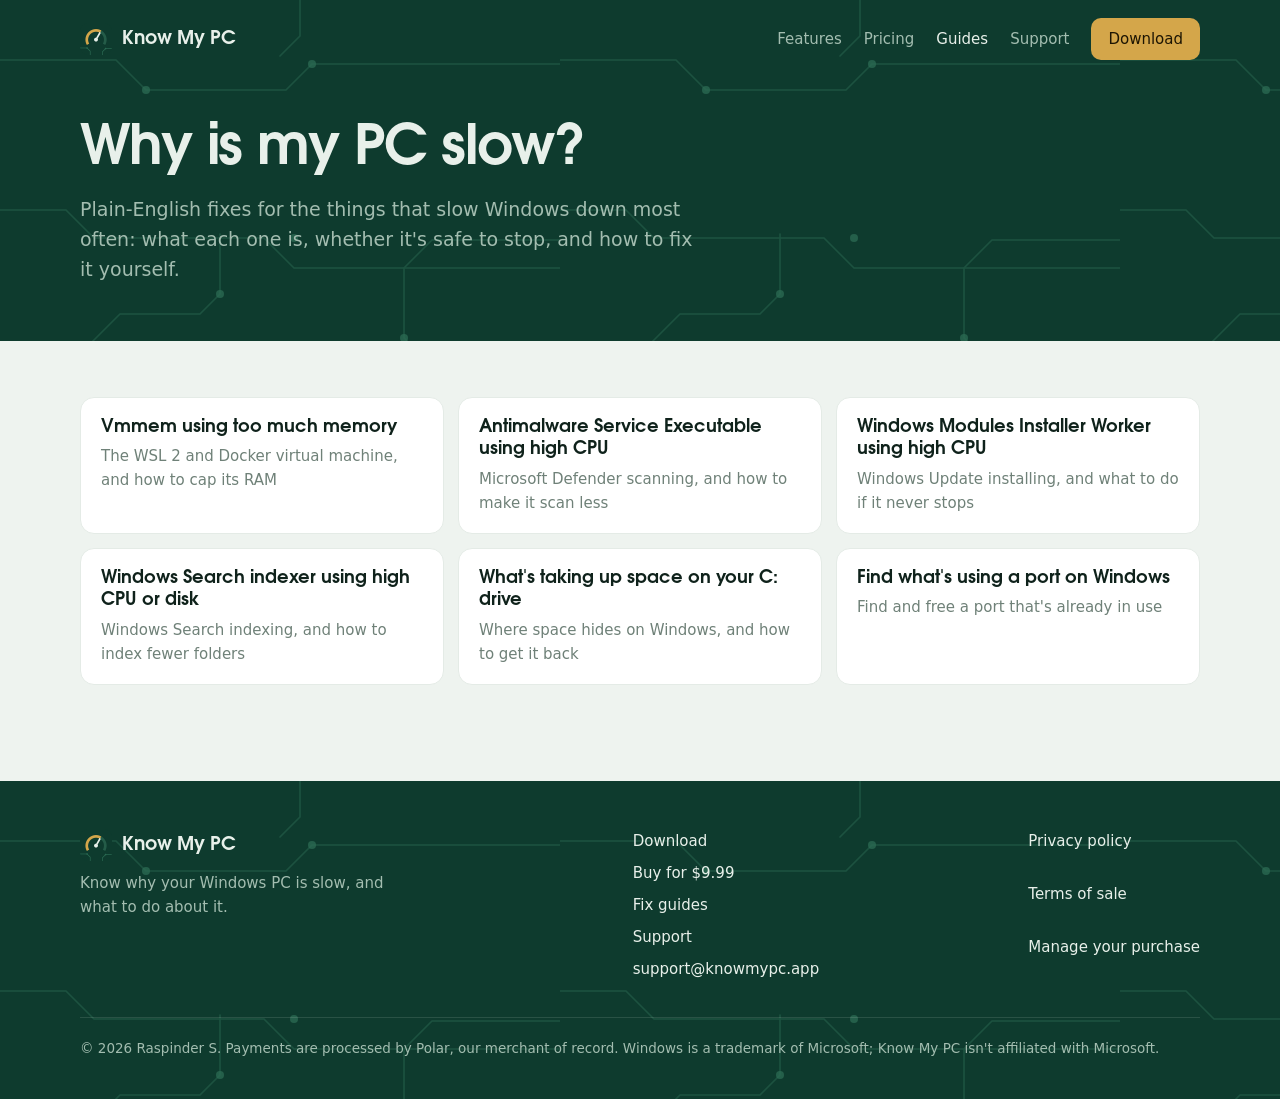
==== fix/index.html @ f1033259 "SEO: fix guides section, social tags, root-relative links - Add /fix/ with six guides: Vmmem, Antima" ====
<!doctype html>
<html lang="en">
<head>
<meta charset="utf-8">
<meta name="viewport" content="width=device-width, initial-scale=1">
<title>Why Is My PC Slow? Fixes for Common Windows Slowdowns</title>
<meta name="description" content="Plain-English fixes for common Windows slowdowns: Vmmem, Antimalware Service Executable, Windows Update, search indexing, a full C: drive and busy ports.">
<link rel="canonical" href="https://knowmypc.app/fix/">
<meta property="og:type" content="website">
<meta property="og:site_name" content="Know My PC">
<meta property="og:title" content="Why Is My PC Slow? Fixes for Common Windows Slowdowns">
<meta property="og:description" content="Plain-English fixes for common Windows slowdowns: Vmmem, Antimalware Service Executable, Windows Update, search indexing, a full C: drive and busy ports.">
<meta property="og:url" content="https://knowmypc.app/fix/">
<meta property="og:image" content="https://knowmypc.app/img/og.png">
<meta property="og:image:alt" content="Know My PC ranking what's slowing a Windows PC down">
<meta name="twitter:card" content="summary_large_image">
<meta name="twitter:title" content="Why Is My PC Slow? Fixes for Common Windows Slowdowns">
<meta name="twitter:description" content="Plain-English fixes for common Windows slowdowns: Vmmem, Antimalware Service Executable, Windows Update, search indexing, a full C: drive and busy ports.">
<meta name="twitter:image" content="https://knowmypc.app/img/og.png">
<meta name="twitter:image:alt" content="Know My PC ranking what's slowing a Windows PC down">
<meta name="theme-color" content="#0e3b2e">
<link rel="icon" href="/favicon.png" type="image/png">
<link rel="apple-touch-icon" href="/img/apple-touch-icon.png">
<link rel="preload" href="/fonts/adventor-bold.woff" as="font" type="font/woff" crossorigin>
<link rel="stylesheet" href="/site.css">

</head>
<body>
<a class="skip" href="#main">Skip to content</a>
<div class="board">
  <header class="wrap site-head">
    <a class="logo" href="/"><img src="/img/icon.png" alt="" width="32" height="32">Know My PC</a>
    <nav aria-label="Main"><a href="/#features">Features</a><a href="/#pricing">Pricing</a><a href="/fix/" aria-current="page">Guides</a><a href="/support.html">Support</a><a class="btn primary" href="https://knowmypc.app/download/KnowMyPC-Setup.exe">Download</a></nav>
  </header>

  <div class="wrap page-hero"><h1>Why is my PC slow?</h1><p>Plain-English fixes for the things that slow Windows down most often: what each one is, whether it's safe to stop, and how to fix it yourself.</p></div>
</div>
<main id="main" class="wrap guides-page">
  <ul class="guide-list"><li><a href="/fix/vmmem-high-memory/"><b>Vmmem using too much memory</b><span>The WSL 2 and Docker virtual machine, and how to cap its RAM</span></a></li><li><a href="/fix/antimalware-service-executable-high-cpu/"><b>Antimalware Service Executable using high CPU</b><span>Microsoft Defender scanning, and how to make it scan less</span></a></li><li><a href="/fix/windows-modules-installer-worker-high-cpu/"><b>Windows Modules Installer Worker using high CPU</b><span>Windows Update installing, and what to do if it never stops</span></a></li><li><a href="/fix/searchindexer-high-cpu/"><b>Windows Search indexer using high CPU or disk</b><span>Windows Search indexing, and how to index fewer folders</span></a></li><li><a href="/fix/c-drive-full/"><b>What's taking up space on your C: drive</b><span>Where space hides on Windows, and how to get it back</span></a></li><li><a href="/fix/port-in-use/"><b>Find what's using a port on Windows</b><span>Find and free a port that's already in use</span></a></li></ul>
</main>

<footer class="board site-foot">
  <div class="wrap">
    <div class="cols">
      <div><a class="logo" href="/"><img src="/img/icon.png" alt="" width="32" height="32">Know My PC</a>
        <p>Know why your Windows PC is slow, and what to do about it.</p></div>
      <nav aria-label="Footer"><a href="https://knowmypc.app/download/KnowMyPC-Setup.exe">Download</a><a href="https://buy.polar.sh/polar_cl_Z5MfJ5nniF9V287WZVeucoI9FtJk9AQQvbdxF32x2Yl">Buy for $9.99</a><a href="/fix/">Fix guides</a><a href="/support.html">Support</a><a href="mailto:support@knowmypc.app">support@knowmypc.app</a></nav>
      <nav aria-label="Legal"><a href="/privacy.html">Privacy policy</a><a href="/terms.html">Terms of sale</a><a href="https://polar.sh/raspinder-s/portal">Manage your purchase</a></nav>
    </div>
    <p class="legal">© 2026 Raspinder S. Payments are processed by Polar, our merchant of record. Windows is a trademark of Microsoft; Know My PC isn't affiliated with Microsoft.</p>
  </div>
</footer>
</body>
</html>
---- site.css ----
/* Know My PC website. Same "circuit board" identity as the app:
   board green + gold pads for the brand, silkscreen white for reading. */
@font-face { font-family: "Adventor"; src: url("fonts/adventor-bold.woff") format("woff"); font-weight: 700; font-display: swap; }
@font-face { font-family: "Adventor"; src: url("fonts/adventor-regular.woff") format("woff"); font-weight: 400; font-display: swap; }

:root {
  --board: #0e3b2e; --board-2: #0a2e24; --trace: #2a6a52; --pad: #d4a64a;
  --silk: #e8f0ea; --silk-dim: #a3bdb0;
  --bg: #eef3ef; --panel: #ffffff; --ink: #0f221b; --ink-2: #485c53; --ink-3: #6f8178;
  --line: #d2ddd5; --line-2: #e4ebe6;
  --action: #11805c; --action-hover: #0c6b4c; --high: #c93c2a;
  --font: "Segoe UI Variable Text", "Segoe UI", system-ui, -apple-system, "Helvetica Neue", Arial, sans-serif;
  --display: "Adventor", "Segoe UI Variable Display", "Segoe UI", system-ui, sans-serif;
  color-scheme: light;
}
@media (prefers-color-scheme: dark) {
  :root:not([data-theme="light"]) {
    --bg: #0b1813; --panel: #112019; --ink: #e3ede7; --ink-2: #a9bcb3; --ink-3: #849a8f;
    --line: #24372e; --line-2: #1a2b23; --action: #3cb98a; --action-hover: #52c99a; --high: #f07360;
    --board: #07170f; --board-2: #04100a; --trace: #1d4a39;
    color-scheme: dark;
  }
}
:root[data-theme="dark"] {
  --bg: #0b1813; --panel: #112019; --ink: #e3ede7; --ink-2: #a9bcb3; --ink-3: #849a8f;
  --line: #24372e; --line-2: #1a2b23; --action: #3cb98a; --action-hover: #52c99a; --high: #f07360;
  --board: #07170f; --board-2: #04100a; --trace: #1d4a39;
  color-scheme: dark;
}

* { box-sizing: border-box; }
html { scroll-behavior: smooth; }
body { margin: 0; background: var(--bg); color: var(--ink); font: 17px/1.6 var(--font); -webkit-font-smoothing: antialiased; }
img { max-width: 100%; height: auto; display: block; }
a { color: var(--action); }
:focus-visible { outline: 2px solid var(--pad); outline-offset: 3px; border-radius: 4px; }
.wrap { width: min(1120px, 100% - 32px); margin-inline: auto; }
h1, h2, h3 { font-family: var(--display); font-weight: 700; letter-spacing: -0.02em; line-height: 1.1; margin: 0; }
h1 { font-size: clamp(42px, 6.4vw, 76px); }
h2 { font-size: clamp(30px, 3.8vw, 44px); }
h3 { font-size: 21px; letter-spacing: -0.01em; }
p { margin: 0; }
.skip { position: absolute; left: -9999px; }
.skip:focus { left: 16px; top: 16px; z-index: 10; background: var(--panel); padding: 8px 12px; }

/* ---------- Buttons ---------- */
.btn { display: inline-flex; align-items: center; gap: 10px; padding: 13px 22px; border-radius: 10px; font-weight: 600; font-size: 16px; text-decoration: none; border: 1px solid transparent; transition: background .12s, border-color .12s; }
.btn.primary { background: var(--pad); color: #1d1503; }
.btn.primary:hover { background: #e0b65e; }
.btn.ghost { color: var(--silk); border-color: color-mix(in srgb, var(--silk) 35%, transparent); }
.btn.ghost:hover { border-color: var(--silk); }
.btn.solid { background: var(--action); color: #fff; }
.btn.solid:hover { background: var(--action-hover); }
.btn svg { width: 18px; height: 18px; flex: none; }

/* ---------- Header + hero: the board ---------- */
.board {
  background-color: var(--board); color: var(--silk);
  background-image: url("data:image/svg+xml,%3Csvg xmlns='http://www.w3.org/2000/svg' width='560' height='420' viewBox='0 0 560 420'%3E%3Cg fill='none' stroke='%232a6a52' stroke-width='1.6' stroke-linecap='round' stroke-linejoin='round' opacity='.5'%3E%3Cpath d='M-4 60h120l30 30h140l26-26h250'/%3E%3Cpath d='M-4 210h70l28 28h170l30 30h270'/%3E%3Cpath d='M90 424v-80l30-30h80l20-20v-60'/%3E%3Cpath d='M430 424v-60l-26-26v-70l28-28h132'/%3E%3Cpath d='M300 -4v40l-20 20'/%3E%3C/g%3E%3Cg fill='%232a6a52' opacity='.75'%3E%3Ccircle cx='146' cy='90' r='4'/%3E%3Ccircle cx='294' cy='238' r='4'/%3E%3Ccircle cx='220' cy='294' r='4'/%3E%3Ccircle cx='404' cy='338' r='4'/%3E%3Ccircle cx='312' cy='64' r='4'/%3E%3C/g%3E%3C/svg%3E");
}
.site-head { display: flex; align-items: center; justify-content: space-between; gap: 16px; padding: 18px 0; }
.logo { display: flex; align-items: center; gap: 10px; color: var(--silk); text-decoration: none; font: 700 19px var(--display); }
.logo img { width: 32px; height: 32px; border-radius: 8px; }
.site-head nav { display: flex; gap: 22px; align-items: center; }
.site-head nav a { color: var(--silk-dim); text-decoration: none; font-weight: 500; font-size: 15px; }
.site-head nav a:hover, .site-head nav a[aria-current] { color: var(--silk); }
.site-head nav .btn { padding: 8px 16px; font-size: 15px; color: #1d1503; }

.hero { display: grid; grid-template-columns: minmax(0, .9fr) minmax(0, 1.1fr); gap: 56px; align-items: center; padding: 56px 0 0; }
.hero h1 { color: var(--silk); }
.hero .sub { margin-top: 22px; font-size: 20px; color: var(--silk-dim); max-width: 34ch; }
.hero .ctas { display: flex; flex-wrap: wrap; gap: 12px; margin-top: 32px; }
.facts { display: flex; flex-wrap: wrap; gap: 8px 22px; margin: 22px 0 0; padding: 0; list-style: none; color: var(--silk-dim); font-size: 14.5px; }
.facts li { display: flex; align-items: center; gap: 8px; }
.facts li::before { content: ""; width: 7px; height: 7px; border-radius: 2px; background: var(--pad); }
/* The screenshot sits on the board like a chip, and runs off the bottom edge. */
.hero-shot { position: relative; align-self: end; margin-bottom: -1px; }
.hero-shot img { border-radius: 14px 14px 0 0; border: 1px solid color-mix(in srgb, var(--pad) 55%, transparent); border-bottom: 0; box-shadow: 0 -18px 60px rgba(0,0,0,.35); }
.hero-pad { padding-bottom: 0; }

/* ---------- Problem sections ---------- */
.problems { padding: 96px 0 40px; }
.problem { display: grid; grid-template-columns: minmax(0, 1fr) minmax(0, 1.25fr); gap: 56px; align-items: center; padding: 56px 0; border-top: 1px solid var(--line); }
.problem:first-child { border-top: 0; padding-top: 0; }
.problem:nth-child(even) .copy { order: 2; }
.problem blockquote { margin: 0 0 18px; font: 700 clamp(26px, 3vw, 34px)/1.15 var(--display); letter-spacing: -0.02em; color: var(--ink); }
.problem blockquote::before { content: "“"; color: var(--pad); }
.problem blockquote::after { content: "”"; color: var(--pad); }
.problem .copy p { color: var(--ink-2); max-width: 46ch; }
.problem ul { margin: 18px 0 0; padding: 0; list-style: none; display: grid; gap: 8px; }
.problem li { position: relative; padding-left: 20px; color: var(--ink); }
.problem li::before { content: ""; position: absolute; left: 2px; top: .62em; width: 7px; height: 7px; border-radius: 2px; background: var(--pad); }
.shot { border-radius: 12px; overflow: hidden; border: 1px solid var(--line); box-shadow: 0 18px 50px rgba(14, 59, 46, .14); background: var(--panel); }

/* ---------- Developers band ---------- */
.devs { padding: 80px 0; }
.devs .grid { display: grid; grid-template-columns: minmax(0, 1fr) minmax(0, 1.2fr); gap: 56px; align-items: start; }
.devs h2 { color: var(--silk); }
.devs p { color: var(--silk-dim); margin-top: 16px; max-width: 40ch; }
.devs dl { margin: 0; display: grid; grid-template-columns: auto 1fr; gap: 14px 20px; }
.devs dt { font: 700 16px var(--display); color: var(--pad); white-space: nowrap; }
.devs dd { margin: 0; color: var(--silk); }

/* ---------- Privacy ---------- */
.privacy-sec { padding: 96px 0; display: grid; grid-template-columns: minmax(0, 1fr) minmax(0, 1fr); gap: 56px; }
.privacy-sec p { color: var(--ink-2); margin-top: 16px; max-width: 44ch; }
.ledger { background: var(--panel); border: 1px solid var(--line-2); border-radius: 14px; padding: 8px 22px; }
.ledger div { display: grid; grid-template-columns: 1fr auto; gap: 4px 16px; padding: 14px 0; border-top: 1px solid var(--line-2); }
.ledger div:first-child { border-top: 0; }
.ledger b { font-weight: 600; }
.ledger span { color: var(--ink-3); font-size: 14.5px; }
.ledger em { font-style: normal; font-size: 13px; font-weight: 600; color: var(--action); align-self: start; }

/* ---------- Pricing ---------- */
.pricing { padding: 0 0 96px; }
.price-card { display: grid; grid-template-columns: minmax(0, 1fr) minmax(0, 1fr); gap: 40px; align-items: center; background: var(--panel); border: 1px solid var(--line-2); border-radius: 18px; padding: 40px; border-top: 5px solid var(--pad); }
.price { font: 700 72px/1 var(--display); letter-spacing: -0.03em; }
.price small { font: 500 17px var(--font); color: var(--ink-3); letter-spacing: 0; margin-left: 6px; }
.price-card ul { margin: 0; padding: 0; list-style: none; display: grid; gap: 10px; }
.price-card li { padding-left: 26px; position: relative; }
.price-card li::before { content: ""; position: absolute; left: 0; top: .35em; width: 14px; height: 9px; border-left: 2.5px solid var(--action); border-bottom: 2.5px solid var(--action); transform: rotate(-45deg); }
.price-card .ctas { display: flex; flex-wrap: wrap; gap: 12px; margin-top: 26px; }
.price-card .btn.outline { border-color: var(--line); color: var(--ink); }
.price-card .btn.outline:hover { border-color: var(--ink-3); }
.fine { font-size: 14px; color: var(--ink-3); margin-top: 14px; }

/* ---------- FAQ ---------- */
.faq { padding: 0 0 96px; display: grid; grid-template-columns: minmax(0, .7fr) minmax(0, 1.3fr); gap: 56px; }
.faq details { border-top: 1px solid var(--line); padding: 18px 0; }
.faq details:last-child { border-bottom: 1px solid var(--line); }
.faq summary { cursor: pointer; font-weight: 600; font-size: 18px; list-style: none; display: flex; justify-content: space-between; gap: 16px; }
.faq summary::-webkit-details-marker { display: none; }
.faq summary::after { content: "+"; font: 400 24px/1 var(--display); color: var(--action); }
.faq details[open] summary::after { content: "–"; }
.faq details p { color: var(--ink-2); margin-top: 10px; max-width: 64ch; }

/* ---------- Footer ---------- */
.site-foot { padding: 48px 0 40px; }
.site-foot .cols { display: flex; flex-wrap: wrap; justify-content: space-between; gap: 32px; }
.site-foot p { color: var(--silk-dim); font-size: 15px; margin-top: 10px; max-width: 36ch; }
.site-foot nav { display: grid; gap: 8px; }
.site-foot nav a { color: var(--silk); text-decoration: none; font-size: 15px; }
.site-foot nav a:hover { text-decoration: underline; }
.site-foot .legal { max-width: none; margin-top: 36px; padding-top: 20px; border-top: 1px solid color-mix(in srgb, var(--silk) 12%, transparent); color: var(--silk-dim); font-size: 13.5px; }

/* ---------- Text pages (support, privacy, terms) ---------- */
.page-hero { padding: 40px 0 56px; }
.page-hero h1 { color: var(--silk); font-size: clamp(38px, 5vw, 56px); }
.page-hero p { color: var(--silk-dim); margin-top: 14px; font-size: 19px; max-width: 52ch; }
.doc { padding: 56px 0 96px; display: grid; grid-template-columns: 220px minmax(0, 1fr); gap: 56px; align-items: start; }
.doc aside { position: sticky; top: 24px; display: grid; gap: 6px; font-size: 15px; }
.doc aside a { color: var(--ink-2); text-decoration: none; }
.doc aside a:hover { color: var(--action); }
.doc article { max-width: 70ch; }
.doc article h2 { font-size: 28px; margin: 48px 0 14px; scroll-margin-top: 24px; }
.doc article h2:first-child { margin-top: 0; }
.doc article h3 { font-size: 19px; margin: 28px 0 8px; }
.doc article p, .doc article li { color: var(--ink-2); }
.doc article p + p { margin-top: 12px; }
.doc article ol, .doc article ul { padding-left: 22px; display: grid; gap: 6px; margin: 10px 0 0; }
.doc article strong { color: var(--ink); }
.doc article ul + p, .doc article ol + p { margin-top: 14px; }
.contact-card { display: flex; flex-wrap: wrap; align-items: center; justify-content: space-between; gap: 18px; background: var(--panel); border: 1px solid var(--line-2); border-left: 4px solid var(--pad); border-radius: 14px; padding: 22px 24px; margin-bottom: 8px; }
.contact-card b { font: 700 22px var(--display); }
.contact-card span { display: block; color: var(--ink-3); font-size: 15px; margin-top: 4px; }
kbd { font: 600 14px var(--font); padding: 1px 7px; border-radius: 6px; border: 1px solid var(--line); border-bottom-width: 2px; background: var(--panel); color: var(--ink); }
code { font-family: "Cascadia Mono", Consolas, ui-monospace, monospace; font-size: 15px; background: var(--line-2); padding: 1px 6px; border-radius: 5px; color: var(--ink); }
.updated { color: var(--ink-3); font-size: 15px; }

@media (max-width: 900px) {
  .hero, .problem, .devs .grid, .privacy-sec, .price-card, .faq, .doc { grid-template-columns: 1fr; gap: 32px; }
  .problem:nth-child(even) .copy { order: 0; }
  .hero { padding-top: 28px; }
  .site-head nav a:not(.btn) { display: none; }
  .doc aside { position: static; display: none; }
  .price-card { padding: 28px 22px; }
  .problems { padding-top: 64px; }
}
@media (prefers-reduced-motion: reduce) { html { scroll-behavior: auto; } * { transition: none !important; } }

/* ---------- Fix guides ---------- */
.faq summary h3 { font: inherit; letter-spacing: normal; }
.page-hero .crumb { font-size: 15px; margin: 0 0 10px; }
.page-hero .crumb a { color: var(--pad); text-decoration: none; }
.doc article pre { background: var(--panel); border: 1px solid var(--line); border-radius: 10px; padding: 14px 16px; overflow-x: auto; margin: 12px 0; }
.doc article pre code { background: none; padding: 0; }
.doc article pre + p { margin-top: 12px; }
.guides-page { padding: 56px 0 96px; }
.home-guides { padding: 0 0 96px; display: grid; grid-template-columns: minmax(0, .7fr) minmax(0, 1.3fr); gap: 56px; }
.guide-list { list-style: none; margin: 0; padding: 0; display: grid; grid-template-columns: repeat(auto-fill, minmax(280px, 1fr)); gap: 14px; }
.guide-list a { display: block; height: 100%; background: var(--panel); border: 1px solid var(--line-2); border-radius: 14px; padding: 18px 20px; text-decoration: none; color: var(--ink); }
.guide-list a:hover { border-color: var(--action); }
.guide-list b { display: block; font: 700 18px/1.25 var(--display); }
.guide-list span { display: block; color: var(--ink-3); font-size: 15px; margin-top: 6px; }
@media (max-width: 900px) { .home-guides { grid-template-columns: 1fr; gap: 24px; } }
.doc article { min-width: 0; }
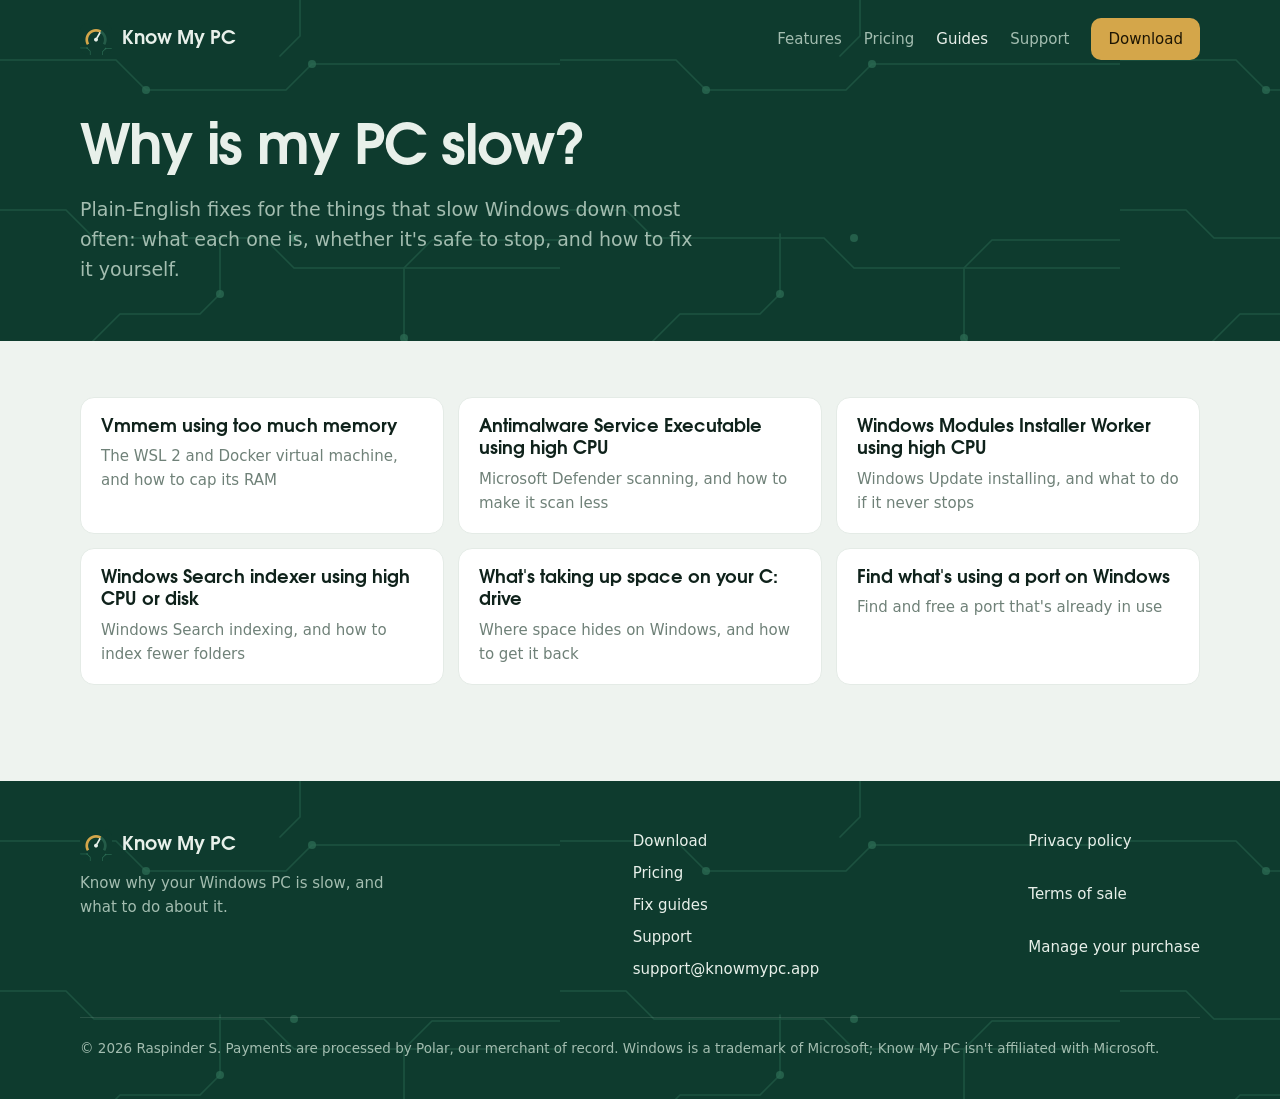
==== commit 8bd79e5d: "New pricing on the website: 3-day trial, $4.99/month or $29.99 lifetime The pricing section now show" ====
--- a/fix/index.html
+++ b/fix/index.html
@@ -19,7 +19,8 @@
 <meta name="twitter:image" content="https://knowmypc.app/img/og.png">
 <meta name="twitter:image:alt" content="Know My PC ranking what's slowing a Windows PC down">
 <meta name="theme-color" content="#0e3b2e">
-<link rel="icon" href="/favicon.png" type="image/png">
+<link rel="icon" href="/img/icon.png" type="image/png" sizes="128x128">
+<link rel="icon" href="/favicon.png" type="image/png" sizes="32x32">
 <link rel="apple-touch-icon" href="/img/apple-touch-icon.png">
 <link rel="preload" href="/fonts/adventor-bold.woff" as="font" type="font/woff" crossorigin>
 <link rel="stylesheet" href="/site.css">
@@ -44,7 +45,7 @@
     <div class="cols">
       <div><a class="logo" href="/"><img src="/img/icon.png" alt="" width="32" height="32">Know My PC</a>
         <p>Know why your Windows PC is slow, and what to do about it.</p></div>
-      <nav aria-label="Footer"><a href="https://knowmypc.app/download/KnowMyPC-Setup.exe">Download</a><a href="https://buy.polar.sh/polar_cl_Z5MfJ5nniF9V287WZVeucoI9FtJk9AQQvbdxF32x2Yl">Buy for $9.99</a><a href="/fix/">Fix guides</a><a href="/support.html">Support</a><a href="mailto:support@knowmypc.app">support@knowmypc.app</a></nav>
+      <nav aria-label="Footer"><a href="https://knowmypc.app/download/KnowMyPC-Setup.exe">Download</a><a href="/#pricing">Pricing</a><a href="/fix/">Fix guides</a><a href="/support.html">Support</a><a href="mailto:support@knowmypc.app">support@knowmypc.app</a></nav>
       <nav aria-label="Legal"><a href="/privacy.html">Privacy policy</a><a href="/terms.html">Terms of sale</a><a href="https://polar.sh/raspinder-s/portal">Manage your purchase</a></nav>
     </div>
     <p class="legal">© 2026 Raspinder S. Payments are processed by Polar, our merchant of record. Windows is a trademark of Microsoft; Know My PC isn't affiliated with Microsoft.</p>
--- a/site.css
+++ b/site.css
@@ -113,13 +113,20 @@
 
 /* ---------- Pricing ---------- */
 .pricing { padding: 0 0 96px; }
-.price-card { display: grid; grid-template-columns: minmax(0, 1fr) minmax(0, 1fr); gap: 40px; align-items: center; background: var(--panel); border: 1px solid var(--line-2); border-radius: 18px; padding: 40px; border-top: 5px solid var(--pad); }
-.price { font: 700 72px/1 var(--display); letter-spacing: -0.03em; }
+.price-head { margin-bottom: 28px; }
+.price-head p { color: var(--ink-3); margin-top: 10px; }
+.plans { display: grid; grid-template-columns: repeat(2, minmax(0, 1fr)); gap: 24px; }
+.price-card { display: grid; gap: 28px; align-content: start; background: var(--panel); border: 1px solid var(--line-2); border-radius: 18px; padding: 36px; border-top: 5px solid var(--line); }
+.price-card.best { border-top-color: var(--pad); }
+.price-card h3 { font: 700 22px var(--display); display: flex; align-items: center; gap: 10px; }
+.price-card .tag { font: 600 12.5px var(--font); padding: 3px 9px; border-radius: 999px; background: color-mix(in srgb, var(--pad) 22%, transparent); color: var(--ink); }
+.price { font: 700 56px/1 var(--display); letter-spacing: -0.03em; margin-top: 16px; }
+.plans-note { margin-top: 18px; }
 .price small { font: 500 17px var(--font); color: var(--ink-3); letter-spacing: 0; margin-left: 6px; }
 .price-card ul { margin: 0; padding: 0; list-style: none; display: grid; gap: 10px; }
 .price-card li { padding-left: 26px; position: relative; }
 .price-card li::before { content: ""; position: absolute; left: 0; top: .35em; width: 14px; height: 9px; border-left: 2.5px solid var(--action); border-bottom: 2.5px solid var(--action); transform: rotate(-45deg); }
-.price-card .ctas { display: flex; flex-wrap: wrap; gap: 12px; margin-top: 26px; }
+.price-card .ctas { display: flex; flex-wrap: wrap; gap: 12px; margin-top: 22px; }
 .price-card .btn.outline { border-color: var(--line); color: var(--ink); }
 .price-card .btn.outline:hover { border-color: var(--ink-3); }
 .fine { font-size: 14px; color: var(--ink-3); margin-top: 14px; }
@@ -168,7 +175,7 @@
 .updated { color: var(--ink-3); font-size: 15px; }
 
 @media (max-width: 900px) {
-  .hero, .problem, .devs .grid, .privacy-sec, .price-card, .faq, .doc { grid-template-columns: 1fr; gap: 32px; }
+  .hero, .problem, .devs .grid, .privacy-sec, .plans, .faq, .doc { grid-template-columns: 1fr; gap: 32px; }
   .problem:nth-child(even) .copy { order: 0; }
   .hero { padding-top: 28px; }
   .site-head nav a:not(.btn) { display: none; }
@@ -194,3 +201,12 @@
 .guide-list span { display: block; color: var(--ink-3); font-size: 15px; margin-top: 6px; }
 @media (max-width: 900px) { .home-guides { grid-template-columns: 1fr; gap: 24px; } }
 .doc article { min-width: 0; }
+
+/* What's new */
+.whats-new { padding: 0 0 96px; display: grid; grid-template-columns: minmax(0, .7fr) minmax(0, 1.3fr); gap: 56px; }
+.whats-new p { color: var(--ink-2); margin-top: 16px; max-width: 34ch; }
+.whats-new ul { list-style: none; margin: 0; padding: 0; display: grid; grid-template-columns: repeat(auto-fill, minmax(260px, 1fr)); gap: 14px; }
+.whats-new li { background: var(--panel); border: 1px solid var(--line-2); border-top: 3px solid var(--pad); border-radius: 14px; padding: 18px 20px; }
+.whats-new b { display: block; font: 700 18px/1.25 var(--display); }
+.whats-new span { display: block; color: var(--ink-3); font-size: 15px; margin-top: 6px; }
+@media (max-width: 900px) { .whats-new { grid-template-columns: 1fr; gap: 24px; } }
